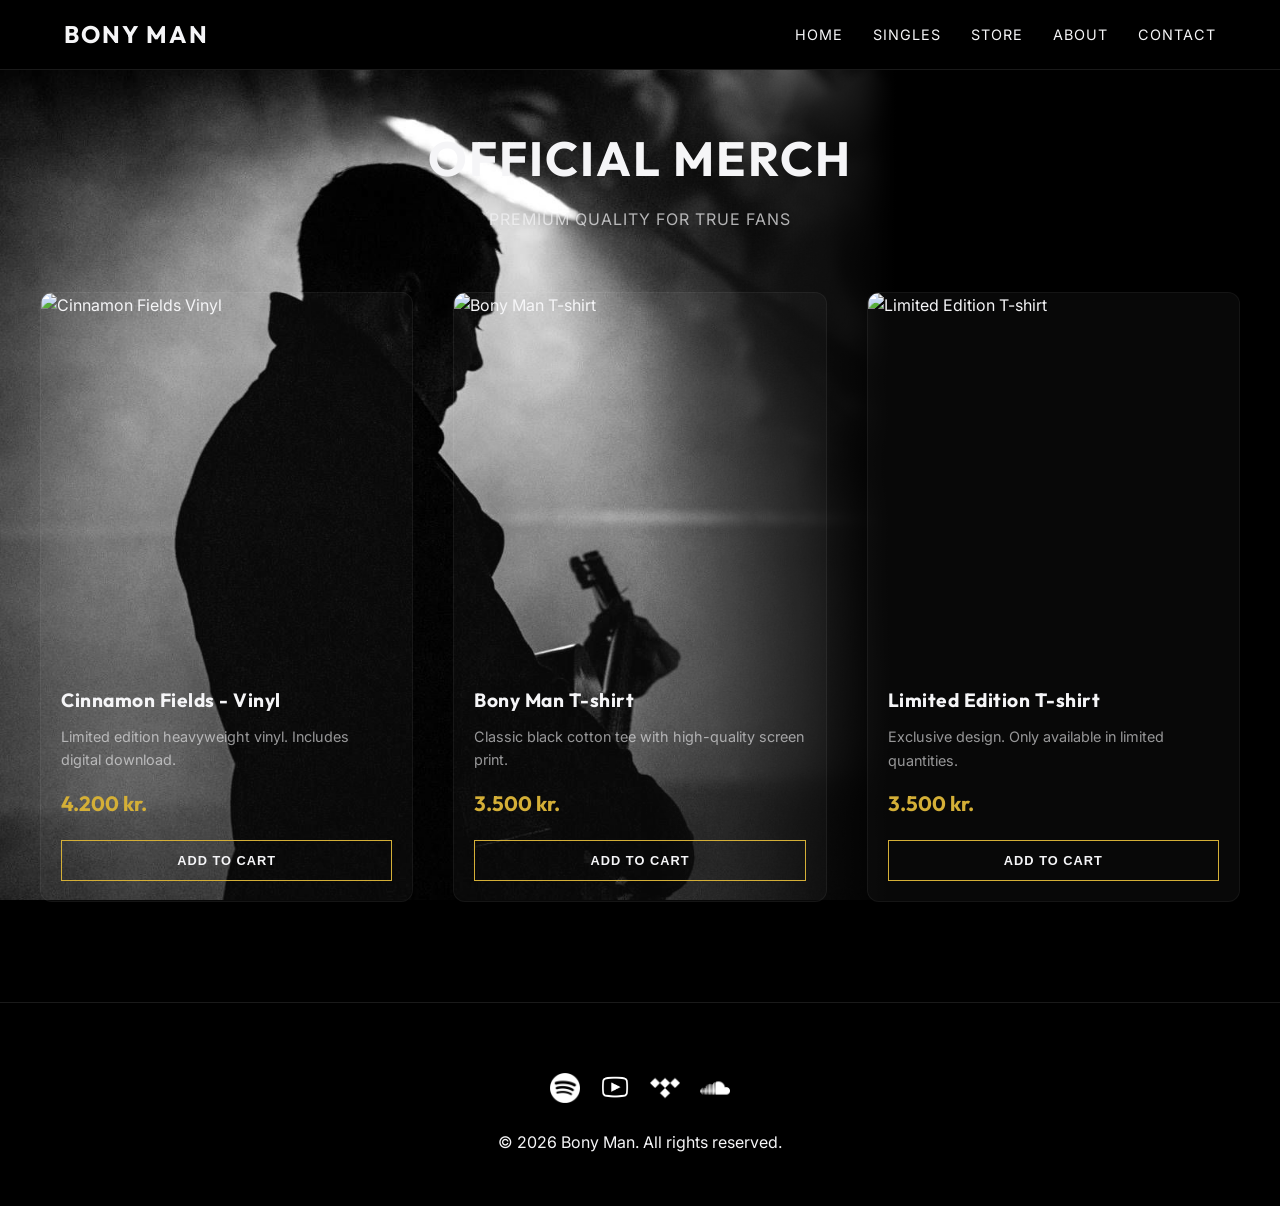
==== store.html @ 2a4a29af "Add official store page with merch products" ====
<!DOCTYPE html>
<html lang="en">
<head>
    <meta charset="UTF-8">
    <meta name="viewport" content="width=device-width, initial-scale=1.0">
    <title>Store | Bony Man</title>
    <meta name="description" content="Official merch store for Bony Man. Buy vinyl, t-shirts, and limited edition items.">
    <link rel="stylesheet" href="style.css">
</head>
<body class="store-page">

    <div class="bg-wrapper">
        <div class="bg-sharp"></div>
        <div class="bg-blurry"></div>
    </div>

    <header>
        <a href="index.html" class="brand">Bony Man</a>
        <nav>
            <ul>
                <li><a href="index.html">Home</a></li>
                <li><a href="index.html#singles">Singles</a></li>
                <li><a href="store.html" class="active">Store</a></li>
                <li><a href="index.html#about">About</a></li>
                <li><a href="index.html#contact">Contact</a></li>
            </ul>
        </nav>
    </header>

    <main class="store-container">
        <div style="text-align: center; margin-bottom: 60px;">
            <h1 style="font-size: 3rem; margin-bottom: 10px;">Official Merch</h1>
            <p style="opacity: 0.7; letter-spacing: 1px; text-transform: uppercase;">Premium quality for true fans</p>
        </div>

        <div class="store-grid">
            <!-- Vinyl -->
            <div class="product-card">
                <div class="product-image-wrapper">
                    <img src="store/cinnamon-fields.webp" alt="Cinnamon Fields Vinyl">
                </div>
                <div class="product-info">
                    <div>
                        <h3>Cinnamon Fields - Vinyl</h3>
                        <p style="font-size: 0.9rem; opacity: 0.6; margin-bottom: 15px;">Limited edition heavyweight vinyl. Includes digital download.</p>
                    </div>
                    <div class="price">4.200 kr.</div>
                    <button class="buy-btn">Add to Cart</button>
                </div>
            </div>

            <!-- T-shirt -->
            <div class="product-card">
                <div class="product-image-wrapper">
                    <img src="store/Bony-bolur.jpg" alt="Bony Man T-shirt">
                </div>
                <div class="product-info">
                    <div>
                        <h3>Bony Man T-shirt</h3>
                        <p style="font-size: 0.9rem; opacity: 0.6; margin-bottom: 15px;">Classic black cotton tee with high-quality screen print.</p>
                    </div>
                    <div class="price">3.500 kr.</div>
                    <button class="buy-btn">Add to Cart</button>
                </div>
            </div>

            <!-- Limited T-shirt -->
            <div class="product-card">
                <div class="product-image-wrapper">
                    <img src="store/Bony limited.jpg" alt="Limited Edition T-shirt">
                    <img src="store/Bony limited2.jpg" alt="Limited Edition T-shirt Alternate View" class="product-image-secondary">
                </div>
                <div class="product-info">
                    <div>
                        <h3>Limited Edition T-shirt</h3>
                        <p style="font-size: 0.9rem; opacity: 0.6; margin-bottom: 15px;">Exclusive design. Only available in limited quantities.</p>
                    </div>
                    <div class="price">3.500 kr.</div>
                    <button class="buy-btn">Add to Cart</button>
                </div>
            </div>
        </div>
    </main>

    <footer>
        <div class="social-links">
            <a href="https://open.spotify.com/artist/2U7ttVDvmvjoR9PFQM4C0p" target="_blank">
                <img src="spotify-xxl.png" alt="Spotify">
            </a>
            <a href="https://www.youtube.com/channel/..." target="_blank">
                <img src="Youtube Icon.png" alt="YouTube">
            </a>
            <a href="https://tidal.com/..." target="_blank">
                <img src="Tidal Icon.png" alt="Tidal">
            </a>
            <a href="https://soundcloud.com/..." target="_blank">
                <img src="Soundcloud Icon.png" alt="Soundcloud">
            </a>
        </div>
        <p>&copy; 2026 Bony Man. All rights reserved.</p>
    </footer>

    <script>
        // Simple scroll effect for the header
        window.addEventListener('scroll', () => {
            const header = document.querySelector('header');
            if (window.scrollY > 50) {
                header.style.height = '60px';
                header.style.background = 'rgba(0, 0, 0, 0.95)';
            } else {
                header.style.height = '70px';
                header.style.background = 'rgba(0, 0, 0, 0.8)';
            }
        });
    </script>
</body>
</html>
---- style.css ----
@import url('https://fonts.googleapis.com/css2?family=Outfit:wght@300;400;700&family=Inter:wght@300;400;600&display=swap');

:root {
    --bg-dark: #0a0a0a;
    --text-light: #f5f5f7;
    --accent-color: #d4af37; /* Gold accent for "Cinnamon" vibe */
    --nav-bg: rgba(0, 0, 0, 0.8);
    --glass-bg: rgba(255, 255, 255, 0.05);
    --glass-border: rgba(255, 255, 255, 0.1);
}

* {
    margin: 0;
    padding: 0;
    box-sizing: border-box;
}

body {
    font-family: 'Inter', sans-serif;
    background-color: var(--bg-dark);
    color: var(--text-light);
    line-height: 1.6;
    overflow-x: hidden;
}

h1, h2, h3, .brand {
    font-family: 'Outfit', sans-serif;
    font-weight: 700;
    text-transform: uppercase;
    letter-spacing: 2px;
}

/* Background Setup */
.bg-wrapper {
    position: fixed;
    top: 70px;
    left: 0;
    width: 100%;
    height: calc(100vh - 70px);
    z-index: -1;
    background-color: #000;
}

.bg-sharp, .bg-blurry {
    position: absolute;
    top: 0;
    left: 0;
    width: 100%;
    height: 100%;
    background-image: url('BG-Bony3.jpg');
    background-size: 85% auto;
    background-position: top left;
    background-repeat: no-repeat;
}

.bg-blurry {
    filter: blur(20px); /* Adjust intensity as needed */
    -webkit-mask-image: linear-gradient(to right, transparent 50%, black 70%);
    mask-image: linear-gradient(to right, transparent 50%, black 70%);
}

/* Optional: Keep the dark gradient overlay on the whole wrapper for text readability */
.bg-wrapper::after {
    content: '';
    position: absolute;
    top: 0;
    left: 0;
    width: 100%;
    height: 100%;
    background: linear-gradient(to right, rgba(0,0,0,0) 50%, rgba(0,0,0,1) 70%, rgba(0,0,0,1) 100%);
    pointer-events: none;
}

body {
    background-color: #000; /* Ensure the header area is black */
}

/* Navigation */
header {
    position: fixed;
    top: 0;
    width: 100%;
    height: 70px;
    background: var(--nav-bg);
    display: flex;
    justify-content: space-between;
    align-items: center;
    padding: 0 5%;
    z-index: 1000;
    border-bottom: 1px solid var(--glass-border);
}

.brand {
    font-size: 1.5rem;
    color: var(--text-light);
    text-decoration: none;
    transition: color 0.3s ease;
}

.brand:hover {
    color: var(--accent-color);
}

nav ul {
    display: flex;
    list-style: none;
    gap: 30px;
}

nav a {
    color: var(--text-light);
    text-decoration: none;
    font-weight: 400;
    font-size: 0.9rem;
    text-transform: uppercase;
    letter-spacing: 1px;
    transition: opacity 0.3s ease, color 0.3s ease;
}

nav a:hover {
    color: var(--accent-color);
}

/* Hero Section */
.hero {
    height: calc(100vh - 70px);
    margin-top: 70px;
    display: flex;
    flex-direction: column;
    justify-content: center;
    align-items: flex-end; /* Align items to the right */
    text-align: right;    /* Align text to the right */
    padding: 0 10%;
}

.hero h1 {
    font-size: 5rem;
    margin-bottom: 10px;
    animation: fadeInDown 1.2s ease-out;
}

.hero p {
    font-size: 1.25rem;
    max-width: 600px;
    font-weight: 300;
    animation: fadeInUp 1.2s ease-out;
    opacity: 0.9;
}

.cta-button {
    margin-top: 30px;
    padding: 15px 40px;
    background: var(--accent-color);
    color: #000;
    text-decoration: none;
    font-weight: 700;
    text-transform: uppercase;
    border-radius: 50px;
    transition: transform 0.3s ease, box-shadow 0.3s ease;
    animation: fadeIn 2s ease-out;
}

.cta-button:hover {
    transform: translateY(-3px);
    box-shadow: 0 10px 20px rgba(212, 175, 55, 0.3);
}

/* Sections */
section {
    padding: 100px 10%;
    background: rgba(10, 10, 10, 0.8);
}

.about {
    display: grid;
    grid-template-columns: 1fr 1fr;
    gap: 50px;
    align-items: center;
}

.press-quotes {
    margin-top: 50px;
}

.quote {
    font-style: italic;
    border-left: 3px solid var(--accent-color);
    padding-left: 20px;
    margin-bottom: 30px;
    font-size: 1.1rem;
}

.quote cite {
    display: block;
    margin-top: 10px;
    font-style: normal;
    font-weight: 700;
    text-transform: uppercase;
    font-size: 0.8rem;
    opacity: 0.7;
}

/* Footer */
footer {
    padding: 50px 10%;
    background: #000;
    text-align: center;
    border-top: 1px solid var(--glass-border);
}

.social-links {
    margin: 20px 0;
    display: flex;
    justify-content: center;
    gap: 20px;
}

.social-links img {
    width: 30px;
    height: 30px;
    filter: invert(1);
    transition: transform 0.3s ease;
}

.social-links img:hover {
    transform: scale(1.2);
}

/* Recent Singles Section */
.recent-singles {
    text-align: center;
    background: rgba(0, 0, 0, 0.9);
}

.recent-singles h2 {
    margin-bottom: 30px;
    font-size: 1.8rem; /* Smaller font */
}

.singles-grid {
    display: grid;
    grid-template-columns: repeat(auto-fit, minmax(200px, 1fr));
    gap: 30px;
    max-width: 900px;
    margin: 0 auto;
}

.single-link {
    text-decoration: none;
    color: var(--text-light);
    display: block;
}

.cover-container {
    position: relative;
    aspect-ratio: 1 / 1;
    overflow: hidden;
    border-radius: 8px;
    margin-bottom: 15px;
    background: #1a1a1a;
    box-shadow: 0 10px 30px rgba(0,0,0,0.5);
}

.cover-container img {
    width: 100%;
    height: 100%;
    object-fit: cover;
    transition: transform 0.5s ease;
}

.play-overlay {
    position: absolute;
    top: 0;
    left: 0;
    width: 100%;
    height: 100%;
    background: rgba(0,0,0,0.4);
    display: flex;
    justify-content: center;
    align-items: center;
    opacity: 0;
    transition: opacity 0.3s ease;
}

.play-overlay img {
    width: 50px;
    height: 50px;
    filter: brightness(0) invert(1);
}

.single-link:hover .cover-container img {
    transform: scale(1.05);
}

.single-link:hover .play-overlay {
    opacity: 1;
}

.single-info h3 {
    font-size: 1rem;
    margin-bottom: 5px;
    text-transform: none;
    letter-spacing: 0.5px;
    font-weight: 600;
}

.single-info p {
    font-size: 0.8rem;
    opacity: 0.6;
    margin: 0;
}

/* Store Page Styles */
.store-container {
    padding-top: 120px;
    min-height: 100vh;
}

.store-grid {
    display: grid;
    grid-template-columns: repeat(auto-fit, minmax(300px, 1fr));
    gap: 40px;
    max-width: 1200px;
    margin: 0 auto;
    padding-bottom: 100px;
}

.product-card {
    background: rgba(255, 255, 255, 0.03);
    border: 1px solid rgba(255, 255, 255, 0.05);
    border-radius: 12px;
    overflow: hidden;
    transition: transform 0.3s ease, box-shadow 0.3s ease;
    display: flex;
    flex-direction: column;
}

.product-card:hover {
    transform: translateY(-5px);
    box-shadow: 0 15px 40px rgba(0,0,0,0.4);
    border-color: rgba(212, 175, 55, 0.2);
}

.product-image-wrapper {
    position: relative;
    aspect-ratio: 1 / 1;
    overflow: hidden;
}

.product-image-wrapper img {
    width: 100%;
    height: 100%;
    object-fit: cover;
    transition: transform 0.5s ease, opacity 0.5s ease;
}

.product-image-secondary {
    position: absolute;
    top: 0;
    left: 0;
    opacity: 0;
}

.product-card:hover .product-image-secondary {
    opacity: 1;
}

.product-info {
    padding: 20px;
    text-align: left;
    flex-grow: 1;
    display: flex;
    flex-direction: column;
    justify-content: space-between;
}

.product-info h3 {
    font-size: 1.2rem;
    margin-bottom: 10px;
    text-transform: none;
    letter-spacing: 0.5px;
}

.price {
    font-family: 'Outfit', sans-serif;
    font-size: 1.3rem;
    font-weight: 700;
    color: var(--accent-color);
}

.buy-btn {
    margin-top: 20px;
    padding: 12px;
    background: transparent;
    color: var(--text-light);
    border: 1px solid var(--accent-color);
    text-transform: uppercase;
    letter-spacing: 1px;
    font-size: 0.8rem;
    font-weight: 700;
    cursor: pointer;
    transition: all 0.3s ease;
}

.buy-btn:hover {
    background: var(--accent-color);
    color: #000;
}

/* Animations */
@keyframes fadeInDown {
    from { opacity: 0; transform: translateY(-30px); }
    to { opacity: 1; transform: translateY(0); }
}

@keyframes fadeInUp {
    from { opacity: 0; transform: translateY(30px); }
    to { opacity: 1; transform: translateY(0); }
}

@keyframes fadeIn {
    from { opacity: 0; }
    to { opacity: 1; }
}

/* Responsive */
@media (max-width: 768px) {
    .hero h1 { font-size: 3rem; }
    .about { grid-template-columns: 1fr; }
    header { padding: 0 20px; }
    nav ul { display: none; } /* Could implement a hamburger menu later */
}
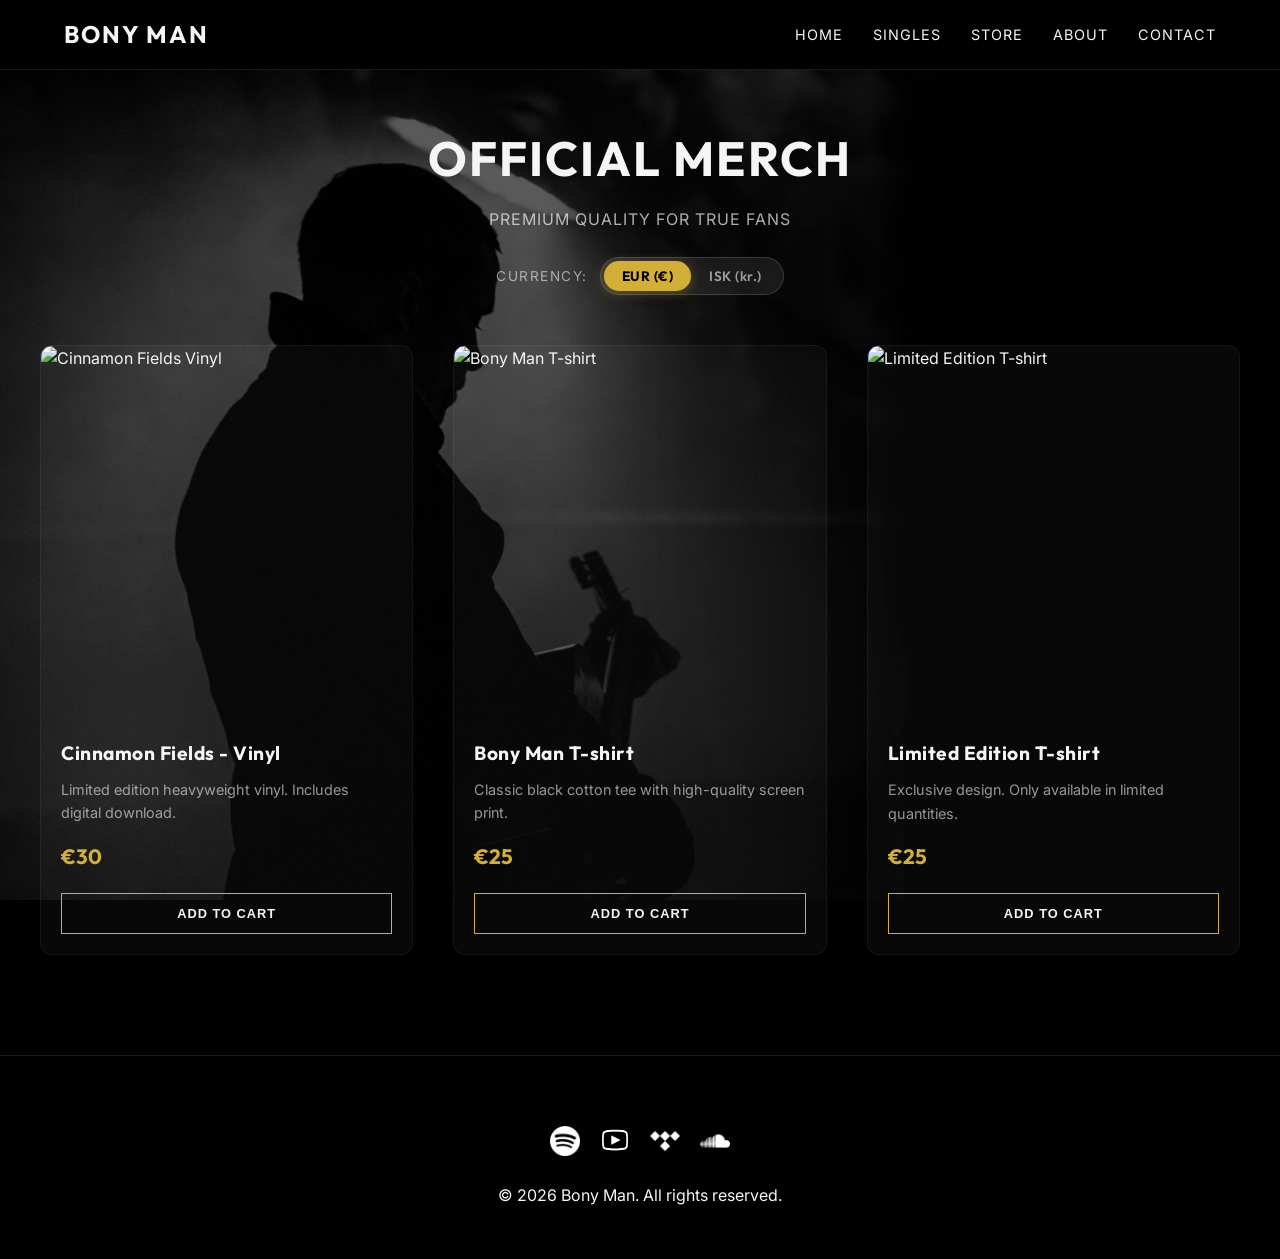
==== commit b4837e11: "Add EUR/ISK currency switcher with automatic Iceland IP detection" ====
--- a/store.html
+++ b/store.html
@@ -28,9 +28,17 @@
     </header>
 
     <main class="store-container">
-        <div style="text-align: center; margin-bottom: 60px;">
+        <div style="text-align: center; margin-bottom: 50px;">
             <h1 style="font-size: 3rem; margin-bottom: 10px;">Official Merch</h1>
             <p style="opacity: 0.7; letter-spacing: 1px; text-transform: uppercase;">Premium quality for true fans</p>
+            
+            <div class="currency-selector-container">
+                <span class="currency-label">Currency:</span>
+                <div class="currency-switch" id="currency-switch">
+                    <button type="button" class="currency-btn" data-currency="EUR">EUR (€)</button>
+                    <button type="button" class="currency-btn" data-currency="ISK">ISK (kr.)</button>
+                </div>
+            </div>
         </div>
 
         <div class="store-grid">
@@ -44,8 +52,8 @@
                         <h3>Cinnamon Fields - Vinyl</h3>
                         <p style="font-size: 0.9rem; opacity: 0.6; margin-bottom: 15px;">Limited edition heavyweight vinyl. Includes digital download.</p>
                     </div>
-                    <div class="price">4.200 kr.</div>
-                    <button class="buy-btn">Add to Cart</button>
+                    <div class="price" data-price-eur="€30" data-price-isk="4.200 kr.">€30</div>
+                    <button class="buy-btn" data-product="vinyl">Add to Cart</button>
                 </div>
             </div>
 
@@ -59,8 +67,8 @@
                         <h3>Bony Man T-shirt</h3>
                         <p style="font-size: 0.9rem; opacity: 0.6; margin-bottom: 15px;">Classic black cotton tee with high-quality screen print.</p>
                     </div>
-                    <div class="price">3.500 kr.</div>
-                    <button class="buy-btn">Add to Cart</button>
+                    <div class="price" data-price-eur="€25" data-price-isk="3.500 kr.">€25</div>
+                    <button class="buy-btn" data-product="tshirt">Add to Cart</button>
                 </div>
             </div>
 
@@ -75,8 +83,8 @@
                         <h3>Limited Edition T-shirt</h3>
                         <p style="font-size: 0.9rem; opacity: 0.6; margin-bottom: 15px;">Exclusive design. Only available in limited quantities.</p>
                     </div>
-                    <div class="price">3.500 kr.</div>
-                    <button class="buy-btn">Add to Cart</button>
+                    <div class="price" data-price-eur="€25" data-price-isk="3.500 kr.">€25</div>
+                    <button class="buy-btn" data-product="tshirt-limited">Add to Cart</button>
                 </div>
             </div>
         </div>
@@ -112,6 +120,63 @@
                 header.style.background = 'rgba(0, 0, 0, 0.8)';
             }
         });
+
+        // Currency management
+        const currencyBtns = document.querySelectorAll('.currency-btn');
+        const priceEls = document.querySelectorAll('.price');
+
+        function applyCurrency(curr) {
+            currencyBtns.forEach(btn => {
+                if (btn.dataset.currency === curr) {
+                    btn.classList.add('active');
+                } else {
+                    btn.classList.remove('active');
+                }
+            });
+
+            priceEls.forEach(el => {
+                const targetPrice = curr === 'ISK' ? el.dataset.priceIsk : el.dataset.priceEur;
+                if (targetPrice) {
+                    el.textContent = targetPrice;
+                }
+            });
+        }
+
+        function initCurrency() {
+            const saved = localStorage.getItem('bonyman_currency');
+            if (saved === 'ISK' || saved === 'EUR') {
+                applyCurrency(saved);
+                return;
+            }
+
+            // Quick default check: Atlantic/Reykjavik timezone
+            const isIcelandTz = Intl.DateTimeFormat().resolvedOptions().timeZone === 'Atlantic/Reykjavik';
+            applyCurrency(isIcelandTz ? 'ISK' : 'EUR');
+
+            // IP Geolocation check
+            fetch('https://ipapi.co/json/')
+                .then(res => res.json())
+                .then(data => {
+                    // Only apply if user hasn't manually clicked a preference in the meantime
+                    if (!localStorage.getItem('bonyman_currency')) {
+                        const isIceland = data && data.country_code === 'IS';
+                        applyCurrency(isIceland ? 'ISK' : 'EUR');
+                    }
+                })
+                .catch(() => {
+                    // Fail silently, fallback already applied
+                });
+        }
+
+        currencyBtns.forEach(btn => {
+            btn.addEventListener('click', () => {
+                const selected = btn.dataset.currency;
+                localStorage.setItem('bonyman_currency', selected);
+                applyCurrency(selected);
+            });
+        });
+
+        initCurrency();
     </script>
 </body>
 </html>
--- a/style.css
+++ b/style.css
@@ -33,10 +33,10 @@
 /* Background Setup */
 .bg-wrapper {
     position: fixed;
-    top: 70px;
+    top: 0; /* Cover the entire screen to prevent bounce gaps */
     left: 0;
     width: 100%;
-    height: calc(100vh - 70px);
+    height: 100vh;
     z-index: -1;
     background-color: #000;
 }
@@ -47,29 +47,22 @@
     left: 0;
     width: 100%;
     height: 100%;
-    background-image: url('BG-Bony3.jpg');
+    background-image: 
+        linear-gradient(rgba(0,0,0,0.65), rgba(0,0,0,0.65)), /* Integrated Global Dark Tint */
+        linear-gradient(to right, rgba(0,0,0,0) 50%, rgba(0,0,0,1) 90%, rgba(0,0,0,1) 100%),
+        url('BG-Bony3.jpg');
     background-size: 85% auto;
-    background-position: top left;
+    background-position: 0 70px; /* Anchor the image 70px down, below the navbar */
     background-repeat: no-repeat;
 }
 
 .bg-blurry {
     filter: blur(20px); /* Adjust intensity as needed */
-    -webkit-mask-image: linear-gradient(to right, transparent 50%, black 70%);
-    mask-image: linear-gradient(to right, transparent 50%, black 70%);
-}
-
-/* Optional: Keep the dark gradient overlay on the whole wrapper for text readability */
-.bg-wrapper::after {
-    content: '';
-    position: absolute;
-    top: 0;
-    left: 0;
-    width: 100%;
-    height: 100%;
-    background: linear-gradient(to right, rgba(0,0,0,0) 50%, rgba(0,0,0,1) 70%, rgba(0,0,0,1) 100%);
-    pointer-events: none;
-}
+    -webkit-mask-image: linear-gradient(to right, transparent 50%, black 90%);
+    mask-image: linear-gradient(to right, transparent 50%, black 90%);
+}
+
+/* Gradient is now integrated into background-image above */
 
 body {
     background-color: #000; /* Ensure the header area is black */
@@ -167,8 +160,8 @@
 
 /* Sections */
 section {
-    padding: 100px 10%;
-    background: rgba(10, 10, 10, 0.8);
+    padding: 60px 10% 100px;
+    background: transparent; /* Removed moving overlay */
 }
 
 .about {
@@ -229,7 +222,7 @@
 /* Recent Singles Section */
 .recent-singles {
     text-align: center;
-    background: rgba(0, 0, 0, 0.9);
+    background: transparent;
 }
 
 .recent-singles h2 {
@@ -238,11 +231,30 @@
 }
 
 .singles-grid {
-    display: grid;
-    grid-template-columns: repeat(auto-fit, minmax(200px, 1fr));
-    gap: 30px;
-    max-width: 900px;
-    margin: 0 auto;
+    display: flex;
+    flex-wrap: nowrap;
+    justify-content: center;
+    gap: 18px; /* Increased from 10px for a bit more air */
+    max-width: 1000px;
+    margin: 20px auto 40px; /* Reduced top margin */
+    padding: 0 10px;
+}
+
+.single-item {
+    flex: 0 1 30%;
+    min-width: 75px; /* Slightly reduced to allow more gap space */
+    max-width: 180px;
+    text-align: center;
+}
+
+@media (min-width: 768px) {
+    .singles-grid {
+        flex-wrap: wrap;
+        gap: 40px;
+    }
+    .single-item {
+        flex: 0 1 180px; /* Fixed size on desktop to allow up to 6 per row */
+    }
 }
 
 .single-link {
@@ -283,8 +295,8 @@
 }
 
 .play-overlay img {
-    width: 50px;
-    height: 50px;
+    width: 30px;
+    height: 30px;
     filter: brightness(0) invert(1);
 }
 
@@ -407,6 +419,59 @@
     color: #000;
 }
 
+/* Currency Switcher */
+.currency-selector-container {
+    display: inline-flex;
+    align-items: center;
+    justify-content: center;
+    margin-top: 25px;
+    gap: 12px;
+}
+
+.currency-label {
+    font-size: 0.85rem;
+    letter-spacing: 1.5px;
+    text-transform: uppercase;
+    opacity: 0.6;
+}
+
+.currency-switch {
+    display: inline-flex;
+    background: rgba(255, 255, 255, 0.08);
+    border: 1px solid rgba(255, 255, 255, 0.15);
+    border-radius: 30px;
+    padding: 3px;
+    backdrop-filter: blur(8px);
+    -webkit-backdrop-filter: blur(8px);
+}
+
+.currency-btn {
+    background: transparent;
+    border: none;
+    color: var(--text-light);
+    padding: 6px 18px;
+    font-family: 'Outfit', sans-serif;
+    font-size: 0.85rem;
+    font-weight: 600;
+    letter-spacing: 0.5px;
+    cursor: pointer;
+    border-radius: 25px;
+    transition: all 0.3s ease;
+    opacity: 0.6;
+}
+
+.currency-btn:hover {
+    opacity: 1;
+}
+
+.currency-btn.active {
+    background: var(--accent-color);
+    color: #000;
+    opacity: 1;
+    font-weight: 700;
+    box-shadow: 0 2px 12px rgba(212, 175, 55, 0.35);
+}
+
 /* Animations */
 @keyframes fadeInDown {
     from { opacity: 0; transform: translateY(-30px); }
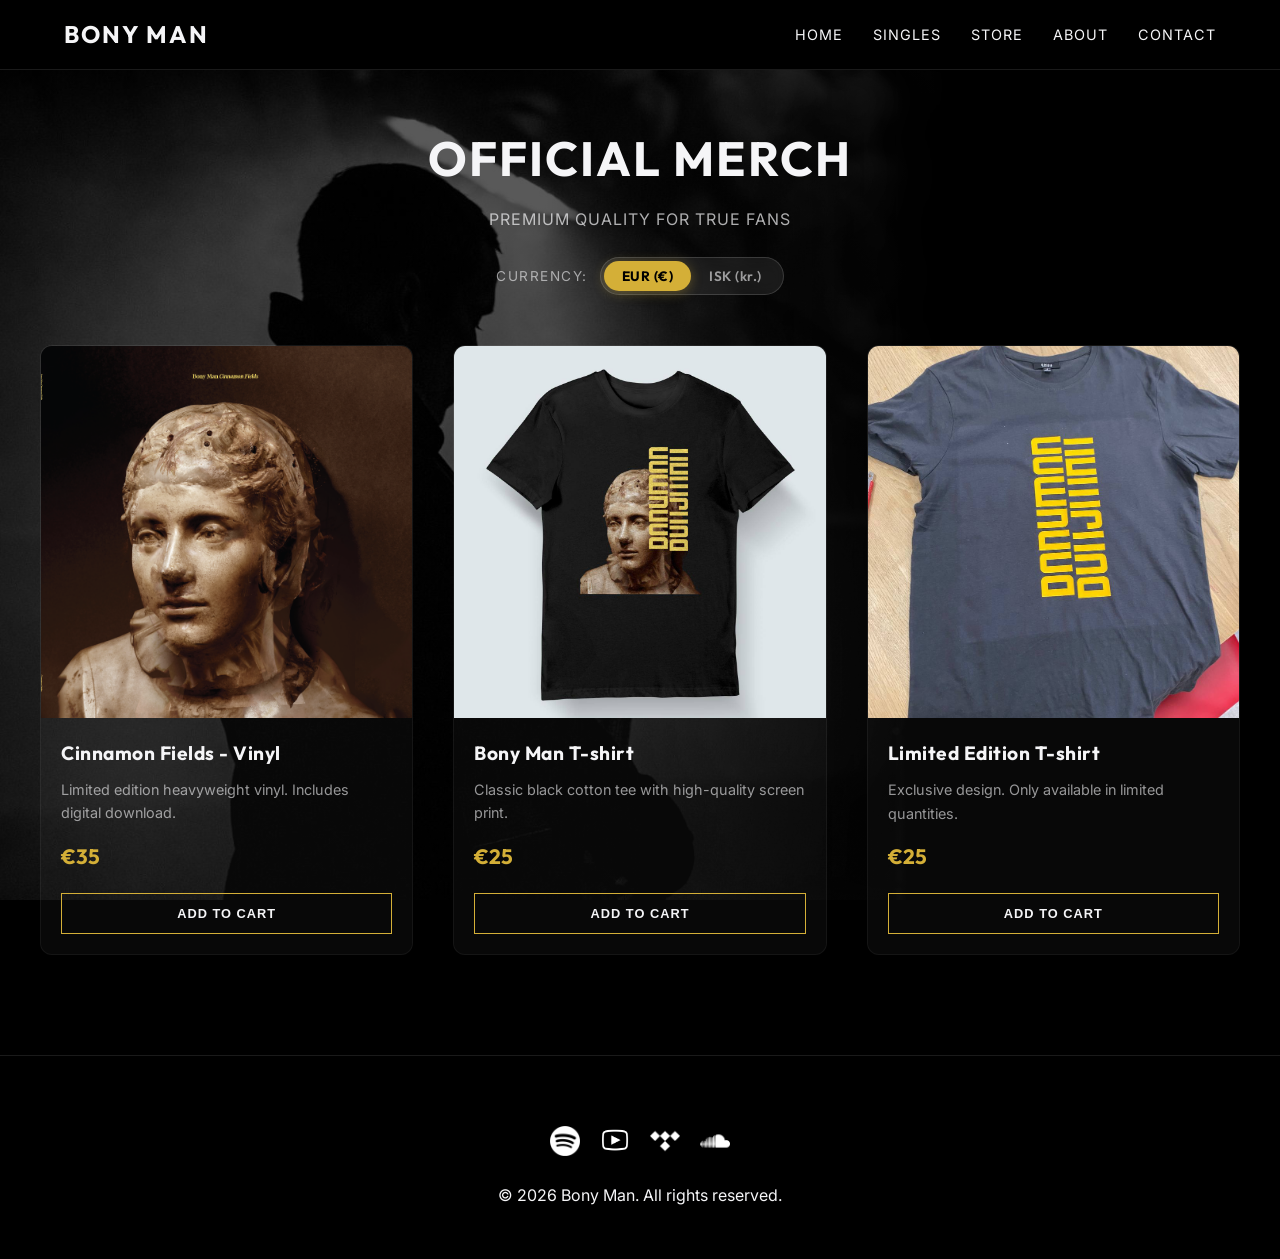
==== commit 882476e7: "Fix store images casing to Store/ and update Vinyl to 4500 ISK / 35 EUR" ====
--- a/store.html
+++ b/store.html
@@ -45,14 +45,14 @@
             <!-- Vinyl -->
             <div class="product-card">
                 <div class="product-image-wrapper">
-                    <img src="store/cinnamon-fields.webp" alt="Cinnamon Fields Vinyl">
+                    <img src="Store/cinnamon-fields.webp" alt="Cinnamon Fields Vinyl">
                 </div>
                 <div class="product-info">
                     <div>
                         <h3>Cinnamon Fields - Vinyl</h3>
                         <p style="font-size: 0.9rem; opacity: 0.6; margin-bottom: 15px;">Limited edition heavyweight vinyl. Includes digital download.</p>
                     </div>
-                    <div class="price" data-price-eur="€30" data-price-isk="4.200 kr.">€30</div>
+                    <div class="price" data-price-eur="€35" data-price-isk="4.500 kr.">€35</div>
                     <button class="buy-btn" data-product="vinyl">Add to Cart</button>
                 </div>
             </div>
@@ -60,7 +60,7 @@
             <!-- T-shirt -->
             <div class="product-card">
                 <div class="product-image-wrapper">
-                    <img src="store/Bony-bolur.jpg" alt="Bony Man T-shirt">
+                    <img src="Store/Bony-bolur.jpg" alt="Bony Man T-shirt">
                 </div>
                 <div class="product-info">
                     <div>
@@ -75,8 +75,8 @@
             <!-- Limited T-shirt -->
             <div class="product-card">
                 <div class="product-image-wrapper">
-                    <img src="store/Bony limited.jpg" alt="Limited Edition T-shirt">
-                    <img src="store/Bony limited2.jpg" alt="Limited Edition T-shirt Alternate View" class="product-image-secondary">
+                    <img src="Store/Bony limited.jpg" alt="Limited Edition T-shirt">
+                    <img src="Store/Bony limited2.jpg" alt="Limited Edition T-shirt Alternate View" class="product-image-secondary">
                 </div>
                 <div class="product-info">
                     <div>
